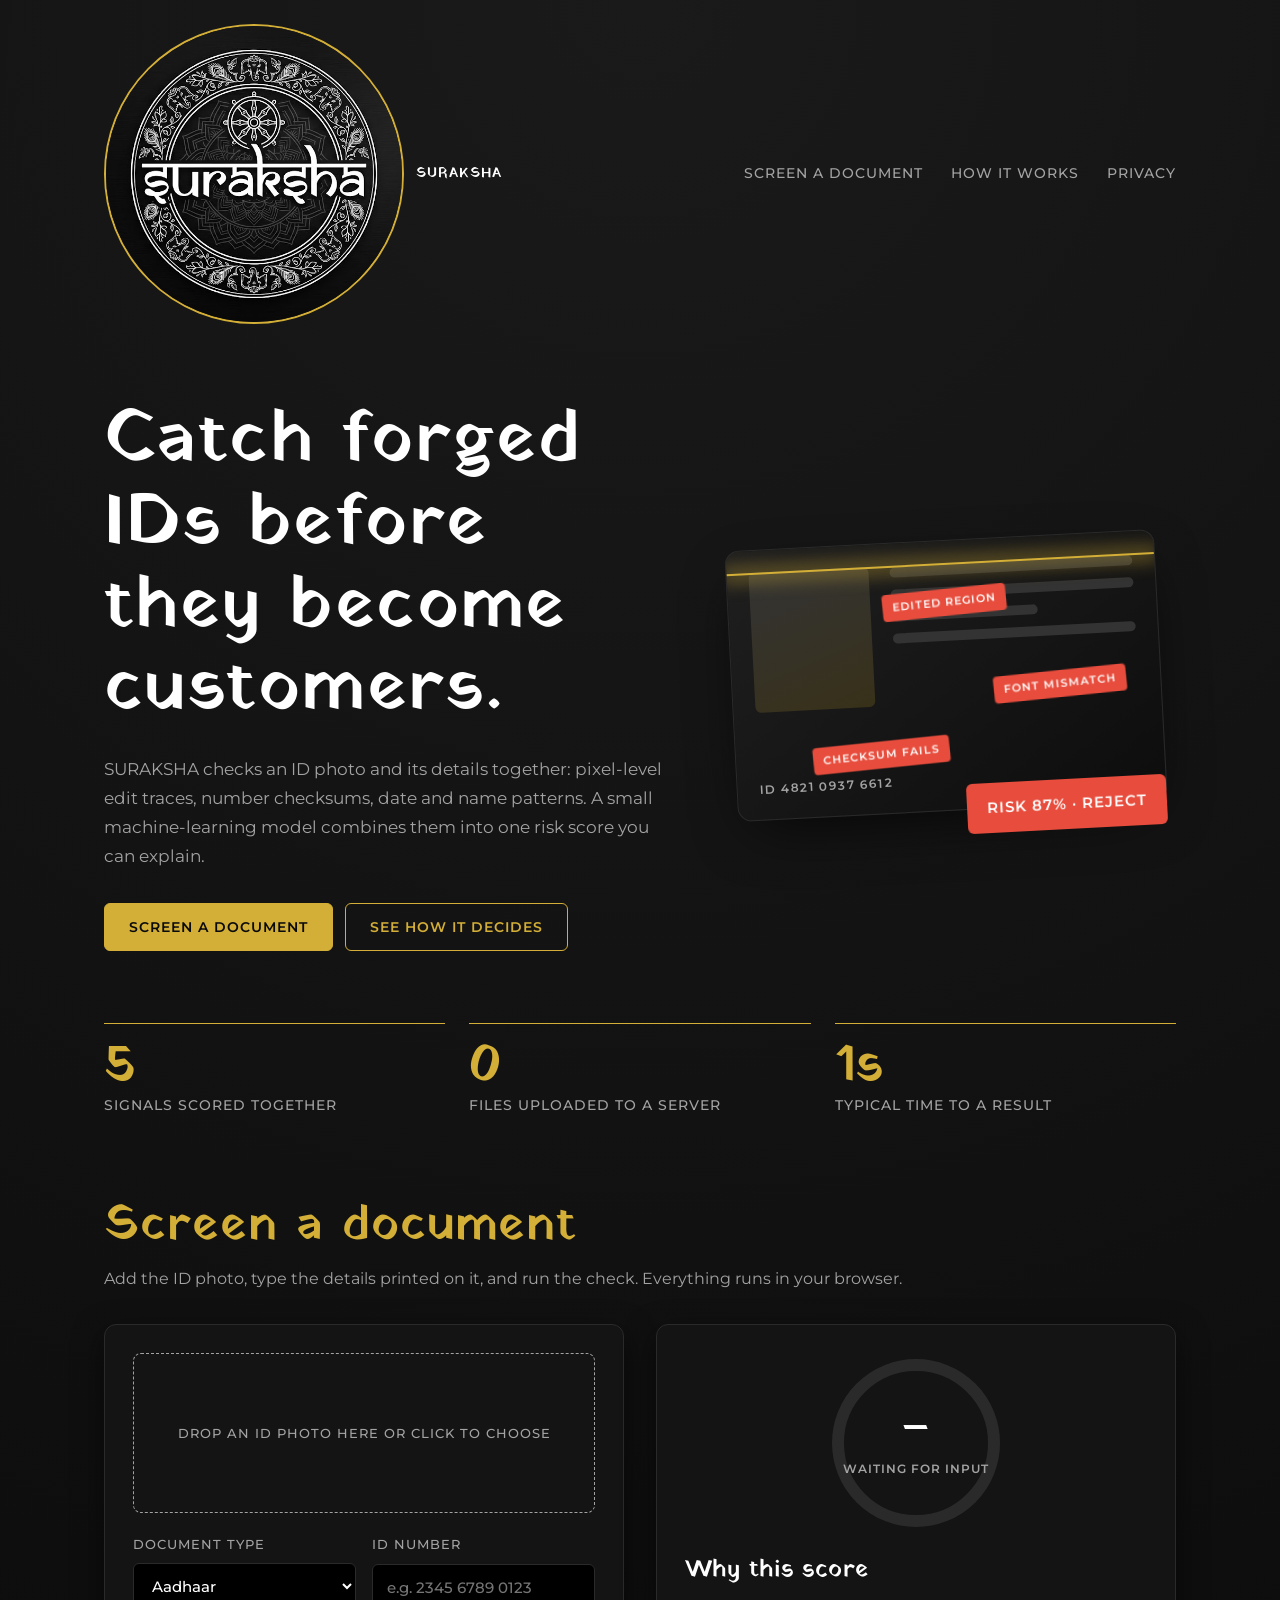
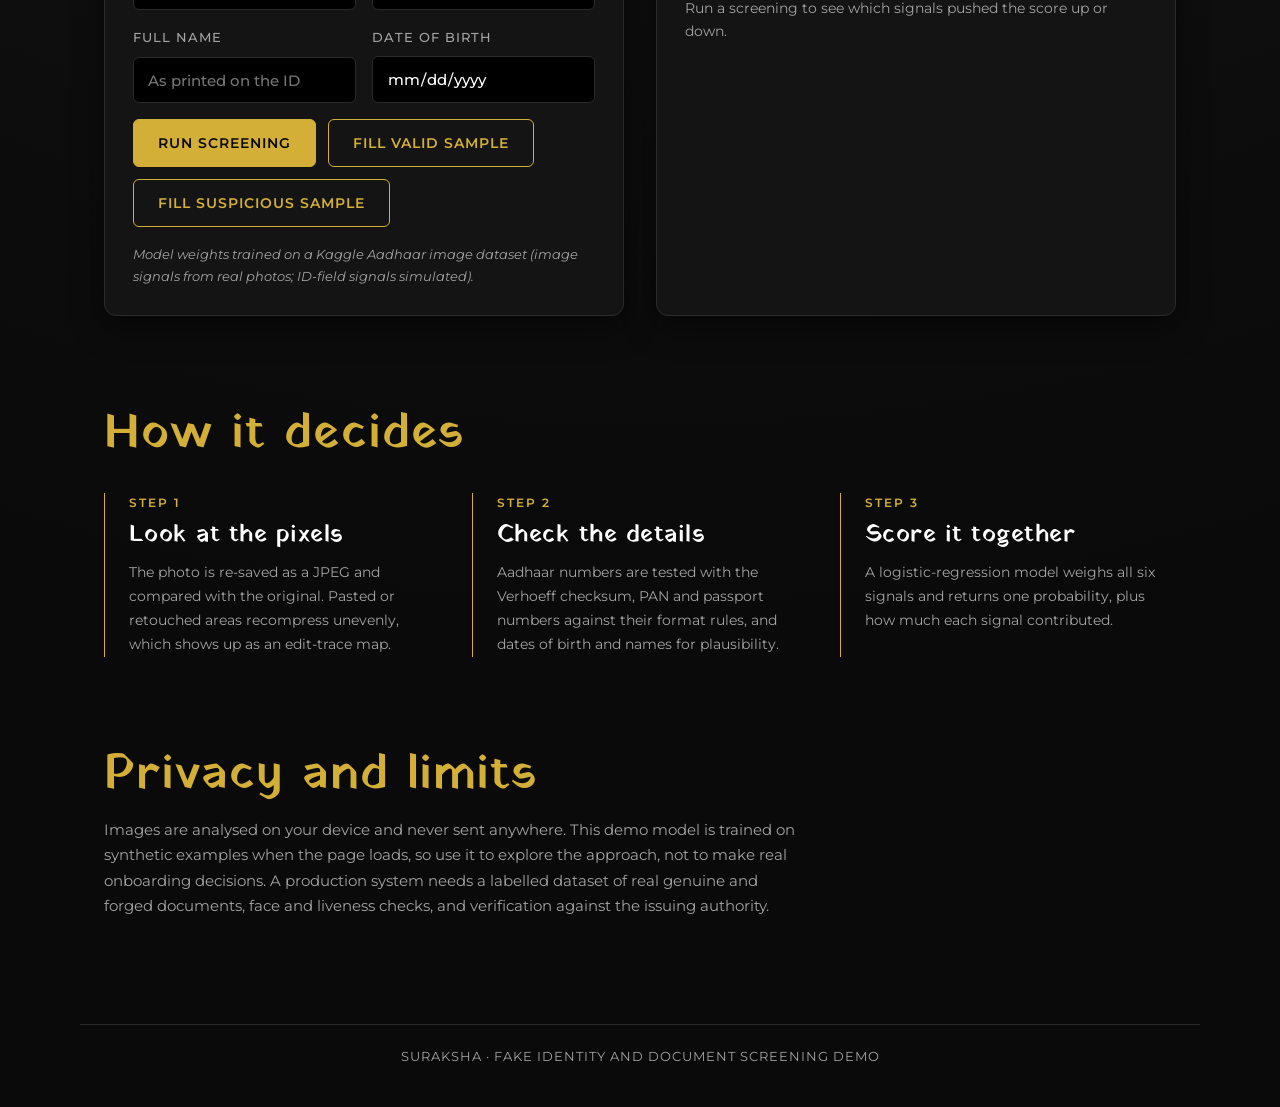
==== index.html @ 12bad448 "landing page" ====
<!DOCTYPE html>
<html lang="en">
<head>
<meta charset="UTF-8">
<meta name="viewport" content="width=device-width, initial-scale=1, viewport-fit=cover">
<title>SURAKSHA — Fake identity & document screening</title>
<link rel="preconnect" href="https://fonts.googleapis.com">
<!-- Added Yatra One (Indian script style) for headings and Montserrat for clean paragraph text -->
<link rel="stylesheet" href="https://fonts.googleapis.com/css2?family=Montserrat:wght@400;500;600&family=Yatra+One&display=swap">
<link rel="stylesheet" href="style.css">
</head>
<body>
<header class="nav">
  <a class="logo" href="#top">
    <!-- Using the direct link to your generated logo, size increased to 60px -->
    <img src="watermarked_img_11655698013989311812.jpg" class="logo-img" alt="SURAKSHA Logo">SURAKSHA
  </a>
  <nav><a href="#demo">Screen a document</a><a href="#how">How it works</a><a href="#privacy">Privacy</a></nav>
</header>

<main id="top">
<section class="hero">
  <div class="hero-copy">
    <h1>Catch forged IDs before they become customers.</h1>
    <p class="lead">SURAKSHA checks an ID photo and its details together: pixel-level edit traces, number checksums, date and name patterns. A small machine-learning model combines them into one risk score you can explain.</p>
    <div class="cta"><a class="btn primary" href="#demo">Screen a document</a><a class="btn" href="#how">See how it decides</a></div>
  </div>
  <div class="hero-card" aria-hidden="true">
    <div class="idcard">
      <div class="photo"></div>
      <div class="lines"><i></i><i></i><i class="s"></i><i></i></div>
      <div class="chip">ID 4821 0937 6612</div>
      <div class="beam"></div>
      <span class="flag f1">Edited region</span>
      <span class="flag f2">Checksum fails</span>
      <span class="flag f3">Font mismatch</span>
    </div>
    <div class="verdict-chip">Risk 87% · Reject</div>
  </div>
</section>

<section class="facts">
  <div><b data-count="6">0</b><span>signals scored together</span></div>
  <div><b data-count="0">0</b><span>files uploaded to a server</span></div>
  <div><b data-count="1" data-suffix="s">0</b><span>typical time to a result</span></div>
</section>

<section id="demo" class="demo">
  <h2>Screen a document</h2>
  <p class="sub">Add the ID photo, type the details printed on it, and run the check. Everything runs in your browser.</p>
  <div class="demo-grid">
    <form id="form" class="panel" novalidate>
      <label class="drop" id="drop" tabindex="0">
        <input type="file" id="file" accept="image/*" hidden>
        <span id="dropText">Drop an ID photo here or click to choose</span>
        <canvas id="orig" width="1" height="1"></canvas>
      </label>
      <div class="row">
        <label>Document type
          <select id="type"><option value="aadhaar">Aadhaar</option><option value="pan">PAN</option><option value="passport">Passport</option></select>
        </label>
        <label>ID number<input id="idnum" placeholder="e.g. 2345 6789 0123" autocomplete="off"></label>
      </div>
      <div class="row">
        <label>Full name<input id="name" placeholder="As printed on the ID" autocomplete="off"></label>
        <label>Date of birth<input id="dob" type="date"></label>
      </div>
      <div class="actions">
        <button class="btn primary" type="submit">Run screening</button>
        <button class="btn" type="button" id="sampleGood">Fill valid sample</button>
        <button class="btn" type="button" id="sampleBad">Fill suspicious sample</button>
      </div>
      <p class="note" id="modelNote">Training model…</p>
    </form>

    <div class="panel result" id="result" aria-live="polite">
      <div class="gauge">
        <svg viewBox="0 0 120 120"><circle class="track" cx="60" cy="60" r="52"/><circle id="arc" class="arc" cx="60" cy="60" r="52"/></svg>
        <div class="gnum"><b id="score">–</b><small id="verdict">Waiting for input</small></div>
      </div>
      <div class="detail">
        <h3>Why this score</h3>
        <ul id="factors"><li class="empty">Run a screening to see which signals pushed the score up or down.</li></ul>
        <div class="ela" id="elaWrap" hidden><canvas id="ela"></canvas><p>Edit-trace map: brighter areas recompress differently from the rest of the image.</p></div>
        <button class="btn" id="download" type="button" hidden>Show report (JSON)</button><pre id="report" hidden></pre>
      </div>
    </div>
  </div>
</section>

<section id="how" class="how">
  <h2>How it decides</h2>
  <ol>
    <li><h3>Look at the pixels</h3><p>The photo is re-saved as a JPEG and compared with the original. Pasted or retouched areas recompress unevenly, which shows up as an edit-trace map.</p></li>
    <li><h3>Check the details</h3><p>Aadhaar numbers are tested with the Verhoeff checksum, PAN and passport numbers against their format rules, and dates of birth and names for plausibility.</p></li>
    <li><h3>Score it together</h3><p>A logistic-regression model weighs all six signals and returns one probability, plus how much each signal contributed.</p></li>
  </ol>
</section>

<section id="privacy" class="privacy">
  <h2>Privacy and limits</h2>
  <p>Images are analysed on your device and never sent anywhere. This demo model is trained on synthetic examples when the page loads, so use it to explore the approach, not to make real onboarding decisions. A production system needs a labelled dataset of real genuine and forged documents, face and liveness checks, and verification against the issuing authority.</p>
</section>
</main>
<footer>SURAKSHA · Fake identity and document screening demo</footer>
<script src="app.js"></script>
</body>
</html>
---- style.css ----
/* Deep black/gold Indian-inspired theme */
:root {
  --bg: #0a0a0a;
  --text: #ffffff;
  --pn: #141414;
  --line: #2a2a2a;
  --muted: #a3a3a3;
  --teal: #d4af37; /* Replaced bright teal with elegant Gold */
  --stamp: #e74c3c;
  --amber: #f39c12;
  --card: #141414;
}

*{box-sizing:border-box}:root{padding-top:env(safe-area-inset-top,0px);padding-bottom:env(safe-area-inset-bottom,0px)}
pre#report{white-space:pre-wrap;font-size:13px;background:var(--bg);border:1.5px solid var(--line);border-radius:8px;padding:12px;margin:12px 0 0;overflow-x:auto}
html{scroll-behavior:smooth}

body {
  margin:0;
  /* Montserrat for clean, readable body paragraphs */
  font: 15px/1.7 "Montserrat", system-ui, sans-serif;
  color: var(--text);
  background: var(--bg);
  background-image: radial-gradient(circle at 50% 0%, #1a1a1a 0%, transparent 80%);
}

/* Yatra One script for culturally rich headings */
h1, h2, h3, .logo, .gnum b, .facts b {
  font-family: "Yatra One", serif;
  line-height: 1.15;
  margin: 0;
  font-weight: 400;
  letter-spacing: 0.02em;
}

section,.nav,footer{max-width:1120px;margin:0 auto;padding-left:24px;padding-right:24px}
.nav{display:flex;justify-content:space-between;align-items:center;padding-top:24px;padding-bottom:20px}
.nav nav{display:flex;gap:28px}.nav a{color:var(--muted);text-decoration:none;font-weight:500;font-size:14px;letter-spacing:1px;text-transform:uppercase}.nav a:hover{color:var(--teal)}

.logo{font-size:28px;color:var(--text)!important;display:flex;align-items:center;gap:12px;text-transform:uppercase;letter-spacing:2px}
.logo-img{width:300px;height:300px;border-radius:200%;object-fit:cover;border:2px solid var(--teal); background: #000;}
:focus-visible{outline:2px solid var(--teal);outline-offset:3px}

.hero{display:grid;grid-template-columns:1.1fr .9fr;gap:48px;align-items:center;padding-top:56px;padding-bottom:72px}
h1{font-size:clamp(44px,6vw,72px)}
.lead{font-size:17px;color:var(--muted);max-width:52ch;margin:24px 0 32px}
.cta,.actions{display:flex;gap:12px;flex-wrap:wrap}
.btn{font:600 14px "Montserrat",sans-serif;text-transform:uppercase;letter-spacing:1px;padding:14px 24px;border-radius:6px;border:1px solid var(--teal);background:transparent;color:var(--teal);text-decoration:none;cursor:pointer;transition:transform .15s,background .15s, color .15s}
.btn:hover{transform:translateY(-2px);background:color-mix(in srgb,var(--teal) 10%,transparent)}.btn.primary{background:var(--teal);color:var(--bg)}
.btn.primary:hover{background:#eed47e;color:var(--bg)}

.hero-copy>*{animation:rise .7s both}.hero-copy p{animation-delay:.1s}.hero-copy .cta{animation-delay:.2s}
@keyframes rise{from{opacity:0;transform:translateY(16px)}}

.hero-card{position:relative;justify-self:center;width:100%;max-width:430px}
.idcard{position:relative;aspect-ratio:1.586;background:linear-gradient(145deg, #1f1f1f, #0d0d0d);border:1px solid var(--line);border-radius:14px;padding:22px;overflow:hidden;box-shadow:0 20px 60px -20px rgba(0,0,0,0.8);transform:rotate(-3deg)}
.photo{position:absolute;left:22px;top:22px;width:28%;height:52%;border-radius:6px;background:linear-gradient(160deg,#333,color-mix(in srgb,var(--teal) 20%,#111))}
.lines{position:absolute;left:38%;top:24px;right:22px;display:grid;gap:12px}
.lines i{display:block;height:10px;border-radius:5px;background:#333}.lines i.s{width:60%}
.chip{position:absolute;left:22px;bottom:20px;font-weight:600;letter-spacing:.12em;color:var(--muted);font-family:"Montserrat", sans-serif;font-size:12px}
.beam{position:absolute;left:0;right:0;height:2px;background:var(--teal);box-shadow:0 0 18px 6px color-mix(in srgb,var(--teal) 45%,transparent);animation:scan 3.6s ease-in-out infinite}
@keyframes scan{0%{top:0}50%{top:100%}100%{top:0}}

.flag{position:absolute;font-size:11px;text-transform:uppercase;letter-spacing:1px;font-weight:600;color:#fff;background:var(--stamp);padding:4px 10px;border-radius:4px;opacity:0;animation:pop .5s forwards}
.f1{left:36%;top:18%;animation-delay:1.1s}.f2{left:18%;bottom:17%;animation-delay:1.9s}.f3{right:8%;top:50%;animation-delay:2.7s}
@keyframes pop{from{opacity:0;transform:scale(.6) rotate(-6deg)}to{opacity:1;transform:scale(1) rotate(-3deg)}}
.verdict-chip{position:absolute;right:-6px;bottom:-18px;background:var(--stamp);color:#fff;font-weight:600;text-transform:uppercase;letter-spacing:1px;padding:12px 20px;border-radius:6px;transform:rotate(4deg);animation:pop .5s 3.3s both}

.facts{display:grid;grid-template-columns:repeat(3,1fr);gap:24px;padding-bottom:80px}
.facts div{border-top:1px solid var(--teal);padding-top:16px}
.facts b{font-size: 52px; display:block; line-height:1; color:var(--teal)}
.facts span{color:var(--muted);font-size:14px;text-transform:uppercase;letter-spacing:1px;font-weight:500}

.demo,.how,.privacy{padding-bottom:90px}
h2{font-size:clamp(32px,4vw,48px);margin-bottom:12px;color:var(--teal)}.sub{color:var(--muted);margin:0 0 32px;font-size:16px}
.demo-grid{display:grid;grid-template-columns:1fr 1fr;gap:32px}
.panel{background:var(--pn);border:1px solid var(--line);border-radius:12px;padding:28px;box-shadow:0 10px 30px rgba(0,0,0,0.5)}

.drop{display:grid;place-items:center;min-height:160px;border:1px dashed var(--muted);border-radius:8px;cursor:pointer;margin-bottom:20px;overflow:hidden;color:var(--muted);text-align:center;padding:10px;transition:border-color .2s,background .2s,color .2s}
.drop:hover,.drop.over{border-color:var(--teal);color:var(--teal);background:color-mix(in srgb,var(--teal) 5%,transparent)}
.drop canvas{max-width:100%;max-height:200px;display:none;border-radius:6px}.drop.has canvas{display:block}.drop.has span{display:none}

.row{display:grid;grid-template-columns:1fr 1fr;gap:16px;margin-bottom:16px}
label{display:grid;gap:8px;font-weight:500;font-size:13px;text-transform:uppercase;letter-spacing:1px;color:var(--muted)}
input,select{font:500 15px "Montserrat",sans-serif;padding:12px 14px;border-radius:6px;border:1px solid var(--line);background:#000;color:var(--text);width:100%;transition:border-color .2s}
input:focus,select:focus{border-color:var(--teal);outline:none}

.note{color:var(--muted);font-size:13px;margin:16px 0 0;font-style:italic}
.result{display:grid;gap:24px;align-content:start}
.gauge{position:relative;width:180px;height:180px;margin:0 auto}
.gauge svg{transform:rotate(-90deg)}.track,.arc{fill:none;stroke-width:8}.track{stroke:var(--line)}
.arc{stroke:var(--teal);stroke-linecap:round;stroke-dasharray:326.7;stroke-dashoffset:326.7;transition:stroke-dashoffset 1.2s cubic-bezier(.2,.8,.2,1),stroke .4s}
.gnum{position:absolute;inset:0;display:grid;place-content:center;text-align:center}
.gnum b{font-size:48px;line-height:1;margin-bottom:4px}.gnum small{color:var(--muted);font-weight:600;font-size:12px;text-transform:uppercase;letter-spacing:1px}

h3{font-size:24px;margin-bottom:12px}
#factors{list-style:none;margin:0 0 20px;padding:0;display:grid;gap:12px}
#factors li{font-size:14px;background:#0a0a0a;padding:10px 14px;border-radius:6px;border:1px solid #1a1a1a}.empty{color:var(--muted);background:transparent!important;border:none!important;padding:0!important}
.fl{display:flex;justify-content:space-between;margin-bottom:8px;font-weight:500}
.bar{height:4px;border-radius:2px;background:#222;overflow:hidden}.bar i{display:block;height:100%;width:0;border-radius:2px;transition:width .9s .2s cubic-bezier(.2,.8,.2,1)}

.ela{margin-bottom:20px}.ela canvas{width:100%;border-radius:6px;border:1px solid var(--line)}.ela p{font-size:13px;color:var(--muted);margin:8px 0 0;font-style:italic}

.how ol{list-style:none;margin:32px 0 0;padding:0;display:grid;grid-template-columns:repeat(3,1fr);gap:32px;counter-reset:s}
.how li{counter-increment:s;border-left:1px solid var(--teal);padding-left:24px}
.how li::before{content:"STEP " counter(s);color:var(--teal);font-weight:600;font-size:12px;letter-spacing:2px;display:block;margin-bottom:8px}
.how p{color:var(--muted);margin:12px 0 0;font-size:14px}
.privacy p{max-width:70ch;color:var(--muted);font-size:15px}

footer{padding-top:20px;padding-bottom:40px;color:var(--muted);font-size:13px;text-align:center;border-top:1px solid var(--line);letter-spacing:1px;text-transform:uppercase}
.reveal{opacity:0;transform:translateY(20px);transition:opacity .7s,transform .7s}.reveal.in{opacity:1;transform:none}

@media(max-width:860px){.hero,.demo-grid,.how ol{grid-template-columns:1fr}.facts{grid-template-columns:1fr}.nav nav a:not(:first-child){display:none}.row{grid-template-columns:1fr}}
@media(prefers-reduced-motion:reduce){*{animation:none!important;transition:none!important}.flag,.verdict-chip{opacity:1}.reveal{opacity:1;transform:none}}
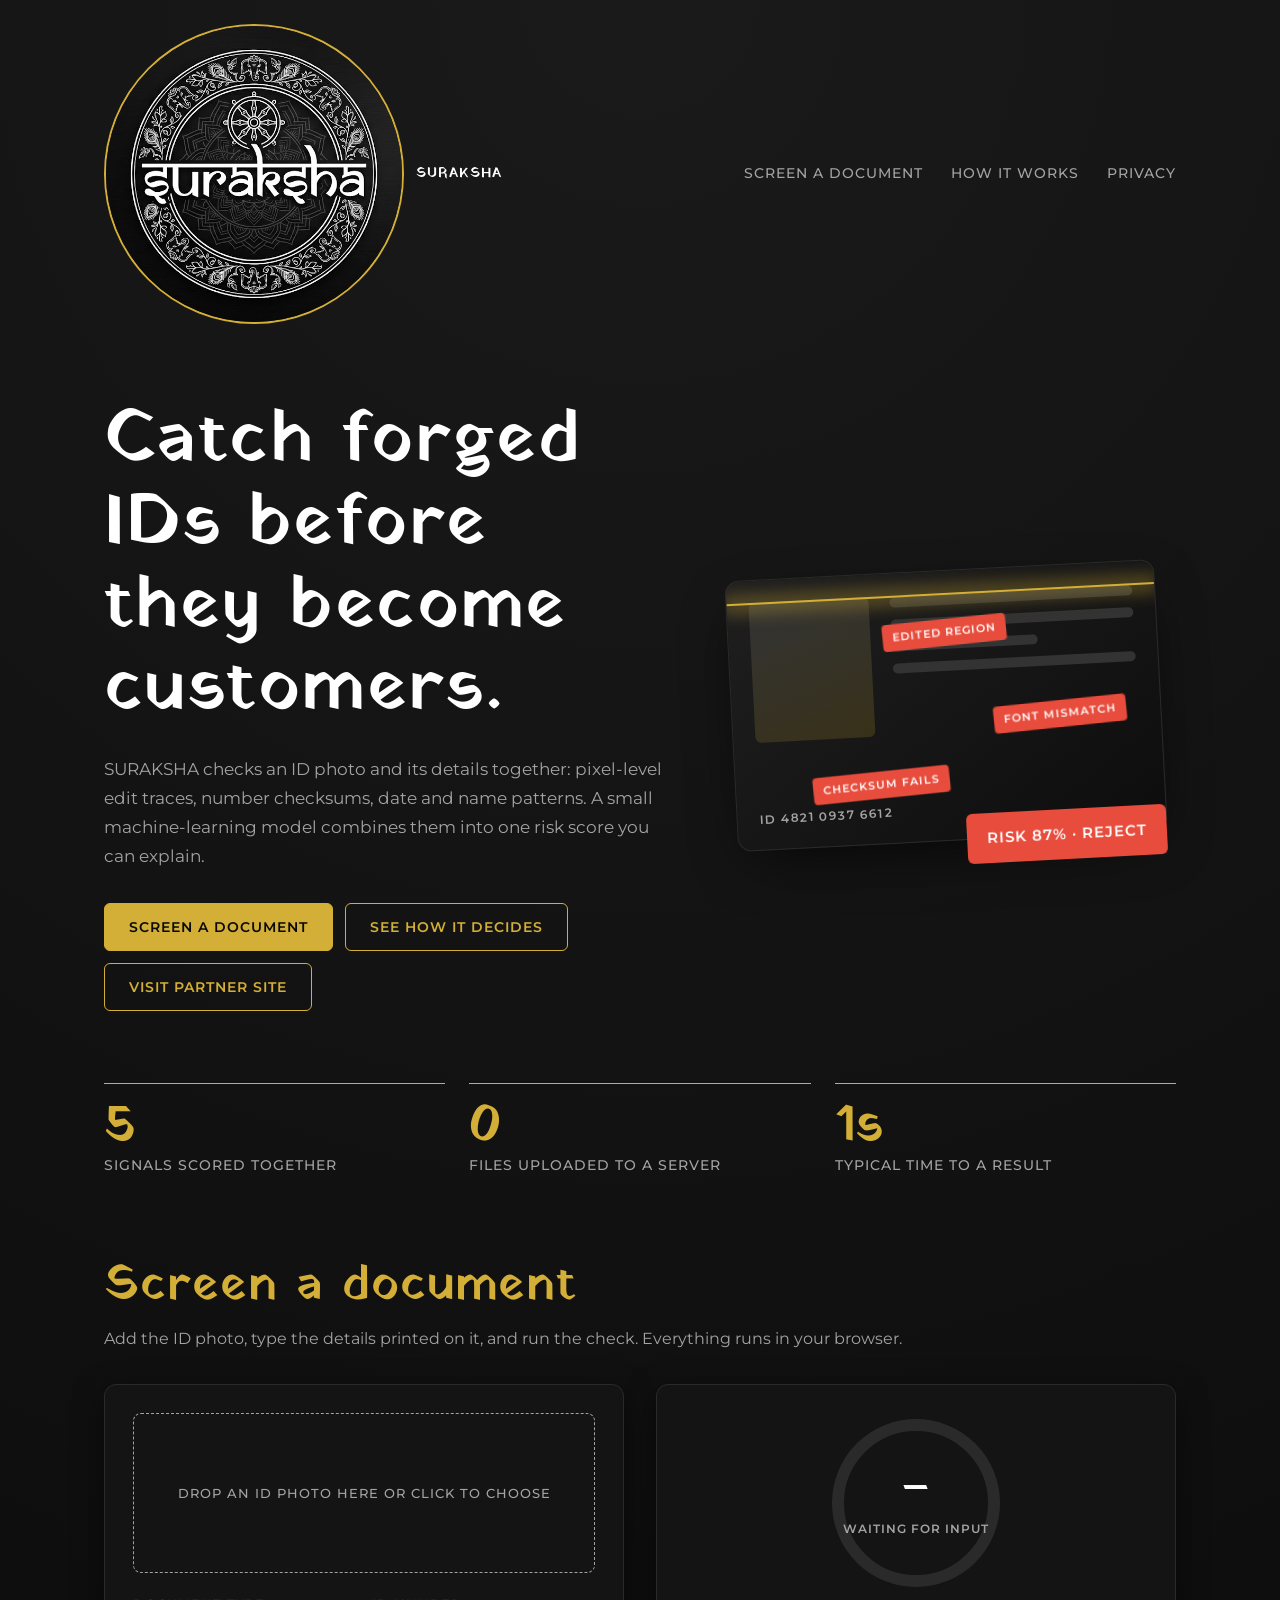
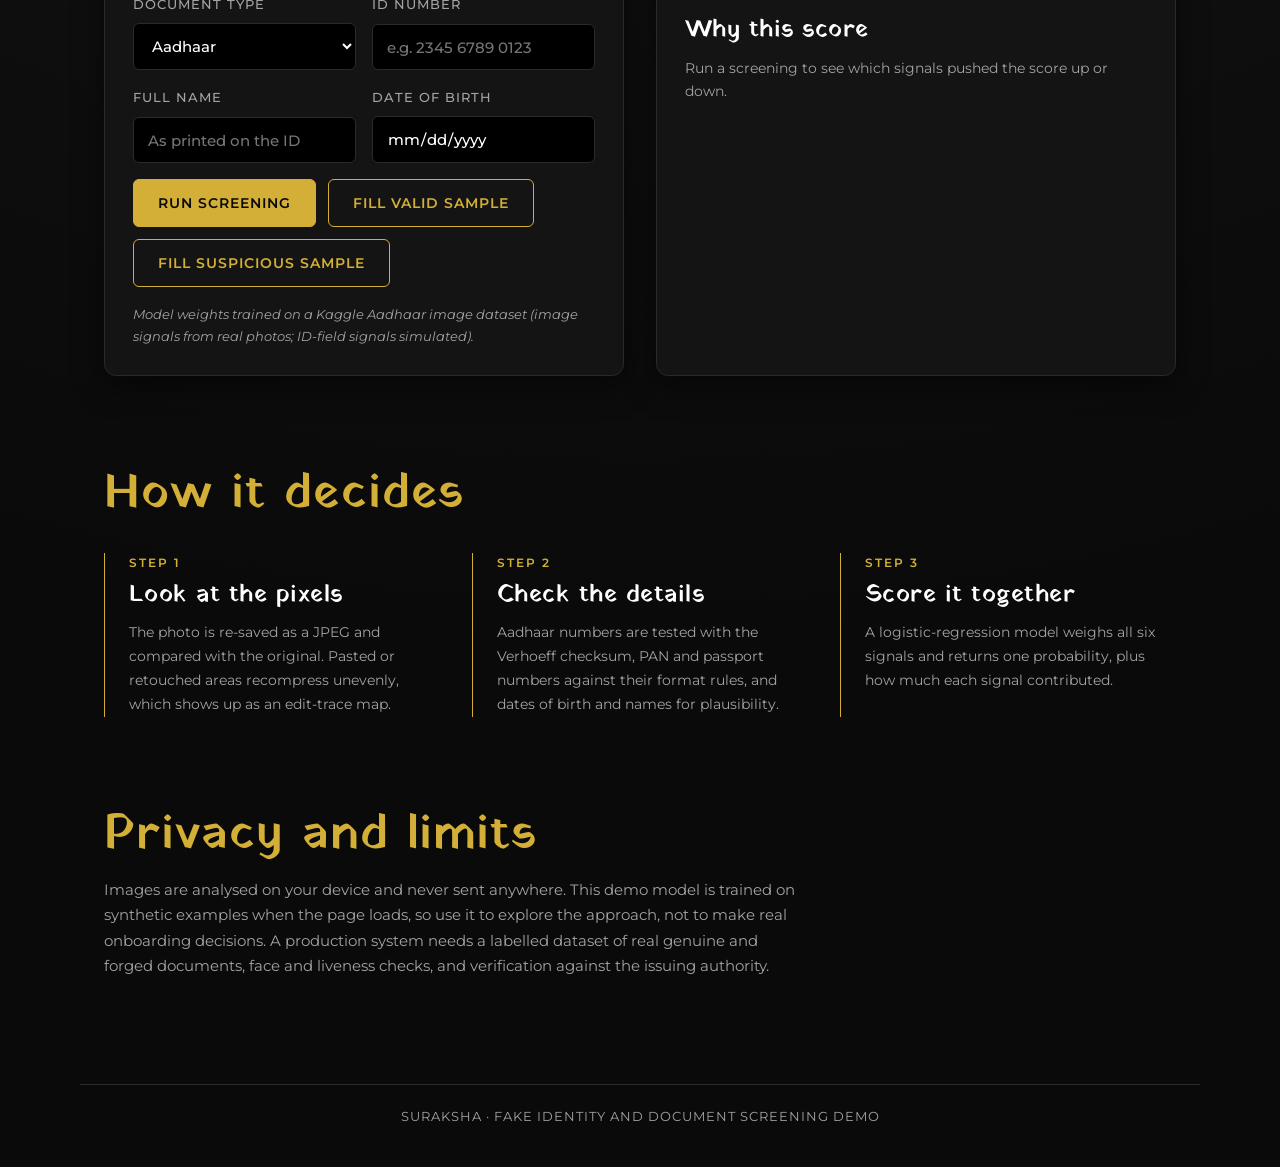
==== commit da56724b: "Add backend auth and scanning flow This commit connects the frontend login and document upload flows" ====
--- a/index.html
+++ b/index.html
@@ -23,7 +23,14 @@
   <div class="hero-copy">
     <h1>Catch forged IDs before they become customers.</h1>
     <p class="lead">SURAKSHA checks an ID photo and its details together: pixel-level edit traces, number checksums, date and name patterns. A small machine-learning model combines them into one risk score you can explain.</p>
-    <div class="cta"><a class="btn primary" href="#demo">Screen a document</a><a class="btn" href="#how">See how it decides</a></div>
+    
+    <!-- ADDED THE NEW BUTTON HERE -->
+    <div class="cta">
+      <a class="btn primary" href="#demo">Screen a document</a>
+      <a class="btn" href="#how">See how it decides</a>
+      <a class="btn" href="https://nerd-omega-sliced.ngrok-free.dev" target="_blank" rel="noopener noreferrer">Visit Partner Site</a>
+    </div>
+    
   </div>
   <div class="hero-card" aria-hidden="true">
     <div class="idcard">
